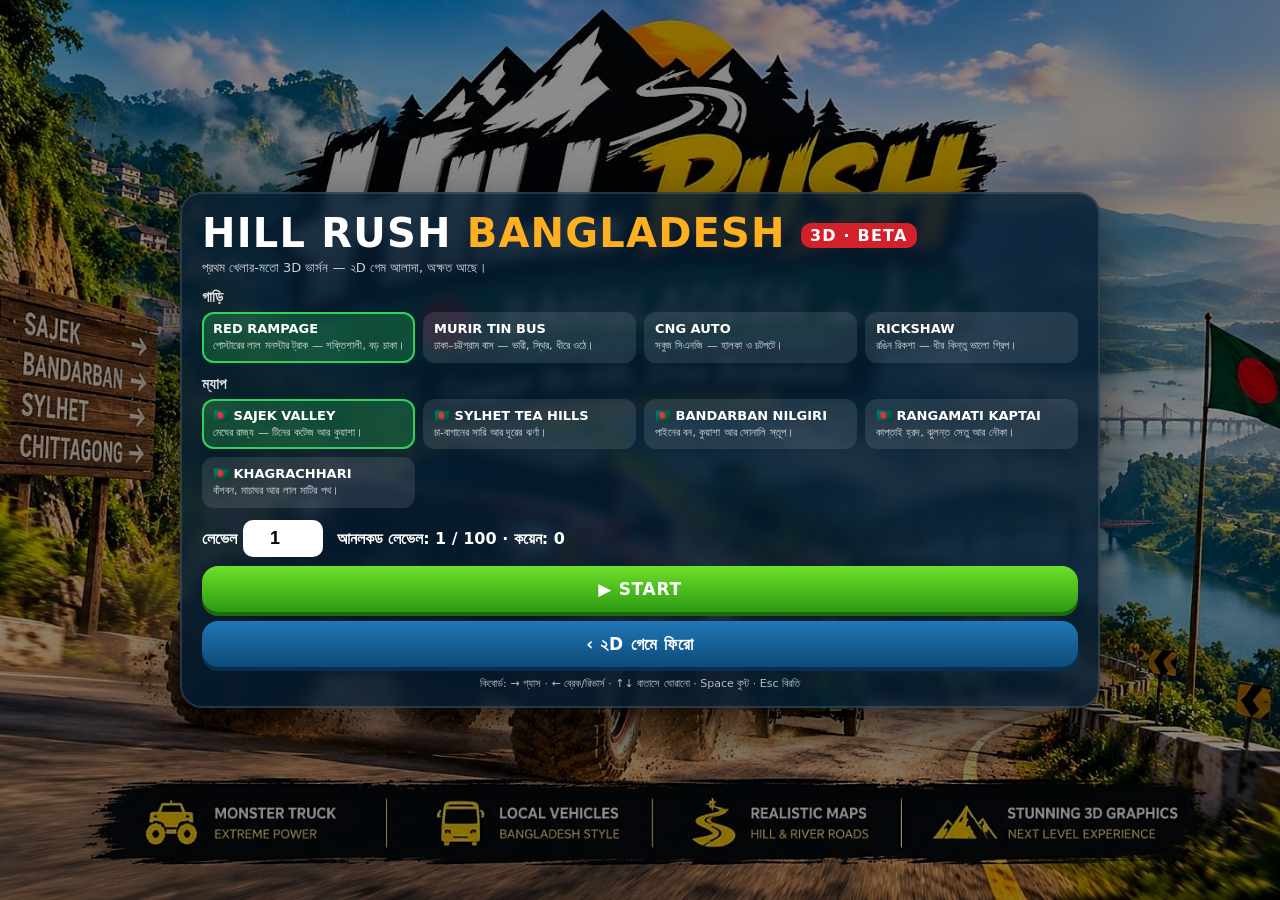
==== 3d.html @ e1134101 "v17: আলাদা 3D ভার্সন (Beta) — 3d.html, Three.js - নতুন 3d.html + 3d/ (three.js r170 রিপোতেই, MIT); 2" ====
<!doctype html>
<html lang="bn">
<head>
<meta charset="utf-8">
<meta name="viewport" content="width=device-width,initial-scale=1,maximum-scale=1,user-scalable=no,viewport-fit=cover">
<title>HILL RUSH BANGLADESH — 3D (Beta)</title>
<link rel="stylesheet" href="3d/style3d.css">
<script type="importmap">{"imports":{"three":"./3d/lib/three.module.min.js","three/addons/":"./3d/lib/jsm/"}}</script>
</head>
<body>
<canvas id="c3d"></canvas>
<div class="vignette"></div>

<!-- HUD -->
<div id="hud" class="hidden">
  <button id="pauseBtn" class="roundBtn" aria-label="Pause">II</button>
  <div class="hudBox"><div class="mapTitle"><span id="lvlName"></span> — <span id="mapName"></span></div>
    <div class="prog"><div id="progFill"></div></div>
    <div class="hudRow"><span id="distTxt"></span><span id="timeTxt"></span></div></div>
  <div class="hudRight">
    <div class="coinBox">🪙 <b id="coinTxt">0</b></div>
    <div class="bars"><div class="bar"><span>⛽</span><div class="track"><div id="fuelFill"></div></div></div><div class="bar"><span>⚡</span><div class="track boostT"><div id="boostFill"></div></div></div></div>
    <div id="speedTxt" class="speed">0 km/h</div>
  </div>
</div>
<div id="toast"></div>

<!-- মোবাইল/টাচ কন্ট্রোল -->
<div id="controls" class="hidden">
  <div class="cl"><button id="bBrake" class="ctl brake">BRAKE<small>◀</small></button><button id="bTiltB" class="ctl tilt">⟲</button></div>
  <div class="cr"><button id="bTiltF" class="ctl tilt">⟳</button><button id="bBoost" class="ctl boost">BOOST</button><button id="bGas" class="ctl gas">GAS<small>▶</small></button></div>
</div>

<!-- মেনু -->
<section id="menu" class="screen">
  <div class="menuBg"></div>
  <div class="menuPanel">
    <h1>HILL RUSH <em>BANGLADESH</em> <i>3D · BETA</i></h1>
    <p class="sub">প্রথম খেলার-মতো 3D ভার্সন — ২D গেম আলাদা, অক্ষত আছে।</p>
    <h2>গাড়ি</h2><div id="vehList" class="cards"></div>
    <h2>ম্যাপ</h2><div id="mapList" class="cards"></div>
    <div class="startRow"><label>লেভেল <input id="lvlInput" type="number" min="1" max="100" value="1" inputmode="numeric"></label><span id="unlockedTxt"></span></div>
    <button id="startBtn" class="big green">▶ START</button>
    <a class="big blue linkBtn" href="index.html">‹ ২D গেমে ফিরো</a>
    <p class="keys">কিবোর্ড: → গ্যাস · ← ব্রেক/রিভার্স · ↑↓ বাতাসে ঘোরানো · Space বুস্ট · Esc বিরতি</p>
  </div>
</section>

<section id="pauseMenu" class="screen hidden"><div class="modal"><h2>PAUSED</h2><button id="resumeBtn" class="big green">▶ RESUME</button><button id="pauseRetryBtn" class="big blue">↻ RETRY</button><button id="pauseMenuBtn" class="big blue">‹ MENU</button></div></section>
<section id="crashMenu" class="screen hidden"><div class="modal"><h2>💥 CRASH</h2><p id="crashText"></p><button id="cpBtn" class="big green">📍 CHECKPOINT থেকে</button><button id="retryBtn" class="big blue">↻ RETRY</button><button id="crashMenuBtn" class="big blue">‹ MENU</button></div></section>
<section id="completeMenu" class="screen hidden"><div class="modal"><h2>🏁 LEVEL COMPLETE</h2><div id="doneStars" class="stars"></div><p>সময়: <b id="doneTime"></b></p><p id="doneReward"></p><button id="nextBtn" class="big green">NEXT LEVEL ▶</button><button id="doneMenuBtn" class="big blue">‹ MENU</button></div></section>
<div id="noGL" class="noGL" style="display:none"><div class="modal"><h2>WebGL পাওয়া যায়নি</h2><p>এই ব্রাউজারে 3D চালানো যাচ্ছে না। Chrome/Edge-এর নতুন ভার্সনে চেষ্টা করো, অথবা ২D গেম খেলো।</p><a class="big blue linkBtn" href="index.html">‹ ২D গেম</a></div></div>
<script type="module" src="3d/game3d.js"></script>
</body>
</html>
---- 3d/style3d.css ----
*{box-sizing:border-box;-webkit-tap-highlight-color:transparent;user-select:none;-webkit-user-select:none}
html,body{margin:0;height:100%;overflow:hidden;background:#0b1a26;font-family:"Segoe UI","Noto Sans Bengali",system-ui,sans-serif;color:#fff}
#c3d{position:fixed;inset:0;width:100vw;height:100vh;display:block;touch-action:none}
.vignette{position:fixed;inset:0;pointer-events:none;background:radial-gradient(ellipse at center,rgba(0,0,0,0) 55%,rgba(0,0,30,.28) 100%)}
.hidden{display:none!important}
button{font:inherit;color:inherit;cursor:pointer;border:0}
#hud{position:fixed;inset:10px 10px auto 10px;display:flex;gap:10px;align-items:flex-start;justify-content:space-between;pointer-events:none;z-index:5}
#hud>*{pointer-events:auto}
.roundBtn{width:52px;height:52px;border-radius:14px;background:linear-gradient(#1c5f93,#0c3a60);box-shadow:0 3px 0 #082a47,inset 0 0 0 2px rgba(255,255,255,.18);font-weight:900;font-size:22px}
.hudBox{flex:0 1 420px;min-width:180px;background:rgba(8,36,60,.78);border-radius:14px;padding:7px 12px;box-shadow:inset 0 0 0 2px rgba(255,255,255,.14)}
.mapTitle{font-weight:800;font-size:13px;text-align:center;letter-spacing:.04em}
.prog{height:9px;background:rgba(255,255,255,.22);border-radius:6px;margin:5px 0;overflow:hidden}
#progFill{height:100%;width:0;background:linear-gradient(90deg,#33d15a,#a6f05a)}
.hudRow{display:flex;justify-content:space-between;font-size:12px;font-weight:700;opacity:.92}
.hudRight{display:flex;flex-direction:column;gap:6px;align-items:flex-end}
.coinBox{background:rgba(8,36,60,.78);border-radius:14px;padding:6px 14px;font-size:18px;font-weight:800;box-shadow:inset 0 0 0 2px rgba(255,255,255,.14)}
.bars{display:flex;flex-direction:column;gap:5px;background:rgba(8,36,60,.78);padding:7px 10px;border-radius:12px}
.bar{display:flex;align-items:center;gap:6px}.track{width:130px;height:11px;background:rgba(255,255,255,.2);border-radius:6px;overflow:hidden}
#fuelFill{height:100%;background:linear-gradient(90deg,#ffb020,#ffe066)}#fuelFill.low{background:#ff4a3a;animation:blink .5s infinite alternate}
#boostFill{height:100%;background:linear-gradient(90deg,#8a4dff,#d19bff)}
@keyframes blink{to{opacity:.4}}
.speed{font-weight:900;font-size:16px;text-shadow:0 2px 4px rgba(0,0,0,.6)}
#toast{position:fixed;top:92px;left:50%;transform:translateX(-50%) scale(.9);background:rgba(20,130,60,.92);padding:8px 18px;border-radius:20px;font-weight:800;opacity:0;transition:.25s;pointer-events:none;z-index:6}
#toast.on{opacity:1;transform:translateX(-50%) scale(1)}
#controls{position:fixed;inset:auto 14px 14px 14px;display:flex;justify-content:space-between;align-items:flex-end;pointer-events:none;z-index:5}
#controls>div{display:flex;gap:12px;align-items:flex-end}
.ctl{pointer-events:auto;touch-action:none;width:92px;height:92px;border-radius:50%;font-weight:900;font-size:15px;display:flex;flex-direction:column;align-items:center;justify-content:center;box-shadow:0 5px 0 rgba(0,0,0,.35),inset 0 0 0 3px rgba(255,255,255,.28)}
.ctl small{font-size:22px;line-height:1}
.ctl.on{transform:translateY(4px);filter:brightness(1.2)}
.brake{background:radial-gradient(#4a5a6a,#26323e)}.gas{background:radial-gradient(#37d25a,#0c8a30);width:104px;height:104px}.boost{background:radial-gradient(#9b6bff,#5a24c7);width:80px;height:80px}.tilt{background:radial-gradient(#3b8fd4,#154e80);width:56px;height:56px;font-size:24px}
.screen{position:fixed;inset:0;z-index:20;display:flex;align-items:center;justify-content:center}
.modal{background:rgba(236,246,252,.97);color:#0b2f4d;border-radius:22px;padding:22px 26px;min-width:290px;max-width:92vw;text-align:center;box-shadow:0 20px 60px rgba(0,0,0,.5)}
.modal h2{margin:0 0 10px;font-size:26px}.modal p{margin:6px 0}.stars{font-size:38px;color:#f5b400;letter-spacing:4px}
#pauseMenu,#crashMenu,#completeMenu{background:rgba(0,10,25,.45)}
.big{display:block;width:100%;margin:9px 0 0;padding:13px 18px;border-radius:16px;font-weight:900;font-size:17px;letter-spacing:.04em;color:#fff;text-decoration:none;text-align:center}
.green{background:linear-gradient(#6fe02b,#2c9a12);box-shadow:0 4px 0 #1d6a0c}.blue{background:linear-gradient(#1f78b8,#0d4a78);box-shadow:0 4px 0 #082f4f}
.menuBg{position:absolute;inset:0;background:#0b1a26 url(../home_bg.jpg) center/cover no-repeat;filter:brightness(.55) saturate(1.1)}
.menuPanel{position:relative;width:min(920px,96vw);max-height:96vh;overflow:auto;background:rgba(6,30,50,.82);backdrop-filter:blur(6px);border-radius:22px;padding:18px 22px;box-shadow:0 20px 60px rgba(0,0,0,.6),inset 0 0 0 2px rgba(255,255,255,.12)}
.menuPanel h1{margin:0;font-size:clamp(24px,5vw,40px);font-weight:900;letter-spacing:.03em}.menuPanel h1 em{font-style:normal;color:#ffb020}.menuPanel h1 i{font-style:normal;font-size:.4em;background:#d4202a;padding:3px 9px;border-radius:10px;vertical-align:middle}
.menuPanel h2{font-size:15px;margin:12px 0 6px;opacity:.85}.sub{margin:4px 0 0;opacity:.8;font-size:13px}
.cards{display:grid;grid-template-columns:repeat(auto-fit,minmax(170px,1fr));gap:8px}
.card{background:rgba(255,255,255,.1);border-radius:12px;padding:9px 11px;text-align:left;box-shadow:inset 0 0 0 2px transparent;transition:.15s}
.card b{display:block;font-size:13px}.card span{display:block;font-size:11px;opacity:.78;margin-top:3px;line-height:1.35}
.card.sel{background:rgba(51,209,90,.25);box-shadow:inset 0 0 0 2px #33d15a}
.startRow{display:flex;gap:14px;align-items:center;margin-top:12px;flex-wrap:wrap;font-weight:700}
.startRow input{width:80px;padding:8px;border-radius:10px;border:0;font-size:18px;font-weight:800;text-align:center}
.keys{font-size:11px;opacity:.7;margin:10px 0 0;text-align:center}
.noGL{position:fixed;inset:0;z-index:40;background:#0b1a26;align-items:center;justify-content:center}
@media (max-height:520px){.ctl{width:74px;height:74px;font-size:12px}.gas{width:86px;height:86px}.boost{width:64px;height:64px}.tilt{width:46px;height:46px}.track{width:90px}.menuPanel{padding:10px 14px}.card span{display:none}}
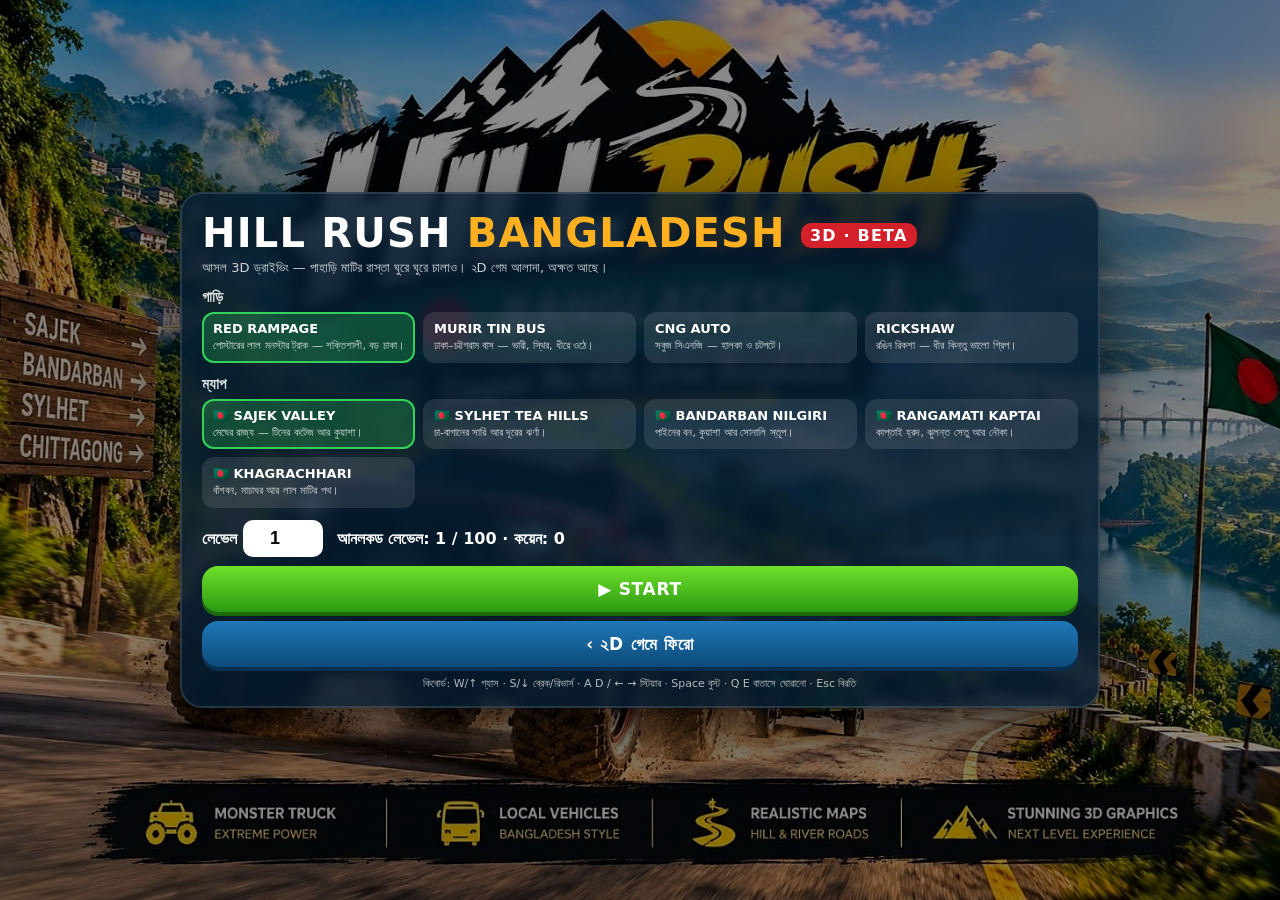
==== commit 756279df: "v18: আসল 3D ড্রাইভিং — ঘুরে ঘুরে পাহাড়ি মাটির রাস্তা, স্টিয়ারিং, চেজ-ক্যামেরা, খাদ-লাফ Co-Authored" ====
--- a/3d.html
+++ b/3d.html
@@ -27,8 +27,8 @@
 
 <!-- মোবাইল/টাচ কন্ট্রোল -->
 <div id="controls" class="hidden">
-  <div class="cl"><button id="bBrake" class="ctl brake">BRAKE<small>◀</small></button><button id="bTiltB" class="ctl tilt">⟲</button></div>
-  <div class="cr"><button id="bTiltF" class="ctl tilt">⟳</button><button id="bBoost" class="ctl boost">BOOST</button><button id="bGas" class="ctl gas">GAS<small>▶</small></button></div>
+  <div class="cl"><button id="bLeft" class="ctl steer">◀</button><button id="bRight" class="ctl steer">▶</button><button id="bTiltF" class="ctl tilt">⟳</button></div>
+  <div class="cr"><button id="bTiltB" class="ctl tilt">⟲</button><button id="bBoost" class="ctl boost">BOOST</button><button id="bBrake" class="ctl brake">BRAKE</button><button id="bGas" class="ctl gas">GAS<small>▲</small></button></div>
 </div>
 
 <!-- মেনু -->
@@ -36,13 +36,13 @@
   <div class="menuBg"></div>
   <div class="menuPanel">
     <h1>HILL RUSH <em>BANGLADESH</em> <i>3D · BETA</i></h1>
-    <p class="sub">প্রথম খেলার-মতো 3D ভার্সন — ২D গেম আলাদা, অক্ষত আছে।</p>
+    <p class="sub">আসল 3D ড্রাইভিং — পাহাড়ি মাটির রাস্তা ঘুরে ঘুরে চালাও। ২D গেম আলাদা, অক্ষত আছে।</p>
     <h2>গাড়ি</h2><div id="vehList" class="cards"></div>
     <h2>ম্যাপ</h2><div id="mapList" class="cards"></div>
     <div class="startRow"><label>লেভেল <input id="lvlInput" type="number" min="1" max="100" value="1" inputmode="numeric"></label><span id="unlockedTxt"></span></div>
     <button id="startBtn" class="big green">▶ START</button>
     <a class="big blue linkBtn" href="index.html">‹ ২D গেমে ফিরো</a>
-    <p class="keys">কিবোর্ড: → গ্যাস · ← ব্রেক/রিভার্স · ↑↓ বাতাসে ঘোরানো · Space বুস্ট · Esc বিরতি</p>
+    <p class="keys">কিবোর্ড: W/↑ গ্যাস · S/↓ ব্রেক/রিভার্স · A D / ← → স্টিয়ার · Space বুস্ট · Q E বাতাসে ঘোরানো · Esc বিরতি</p>
   </div>
 </section>
 
--- a/3d/style3d.css
+++ b/3d/style3d.css
@@ -27,6 +27,7 @@
 .ctl{pointer-events:auto;touch-action:none;width:92px;height:92px;border-radius:50%;font-weight:900;font-size:15px;display:flex;flex-direction:column;align-items:center;justify-content:center;box-shadow:0 5px 0 rgba(0,0,0,.35),inset 0 0 0 3px rgba(255,255,255,.28)}
 .ctl small{font-size:22px;line-height:1}
 .ctl.on{transform:translateY(4px);filter:brightness(1.2)}
+.ctl.steer{width:84px;height:84px;font-size:30px;background:linear-gradient(#3a7bd5,#2457a8);color:#fff;border:0}
 .brake{background:radial-gradient(#4a5a6a,#26323e)}.gas{background:radial-gradient(#37d25a,#0c8a30);width:104px;height:104px}.boost{background:radial-gradient(#9b6bff,#5a24c7);width:80px;height:80px}.tilt{background:radial-gradient(#3b8fd4,#154e80);width:56px;height:56px;font-size:24px}
 .screen{position:fixed;inset:0;z-index:20;display:flex;align-items:center;justify-content:center}
 .modal{background:rgba(236,246,252,.97);color:#0b2f4d;border-radius:22px;padding:22px 26px;min-width:290px;max-width:92vw;text-align:center;box-shadow:0 20px 60px rgba(0,0,0,.5)}
@@ -46,4 +47,4 @@
 .startRow input{width:80px;padding:8px;border-radius:10px;border:0;font-size:18px;font-weight:800;text-align:center}
 .keys{font-size:11px;opacity:.7;margin:10px 0 0;text-align:center}
 .noGL{position:fixed;inset:0;z-index:40;background:#0b1a26;align-items:center;justify-content:center}
-@media (max-height:520px){.ctl{width:74px;height:74px;font-size:12px}.gas{width:86px;height:86px}.boost{width:64px;height:64px}.tilt{width:46px;height:46px}.track{width:90px}.menuPanel{padding:10px 14px}.card span{display:none}}
+@media (max-height:520px){.ctl.steer{width:68px;height:68px;font-size:24px}.ctl{width:74px;height:74px;font-size:12px}.gas{width:86px;height:86px}.boost{width:64px;height:64px}.tilt{width:46px;height:46px}.track{width:90px}.menuPanel{padding:10px 14px}.card span{display:none}}
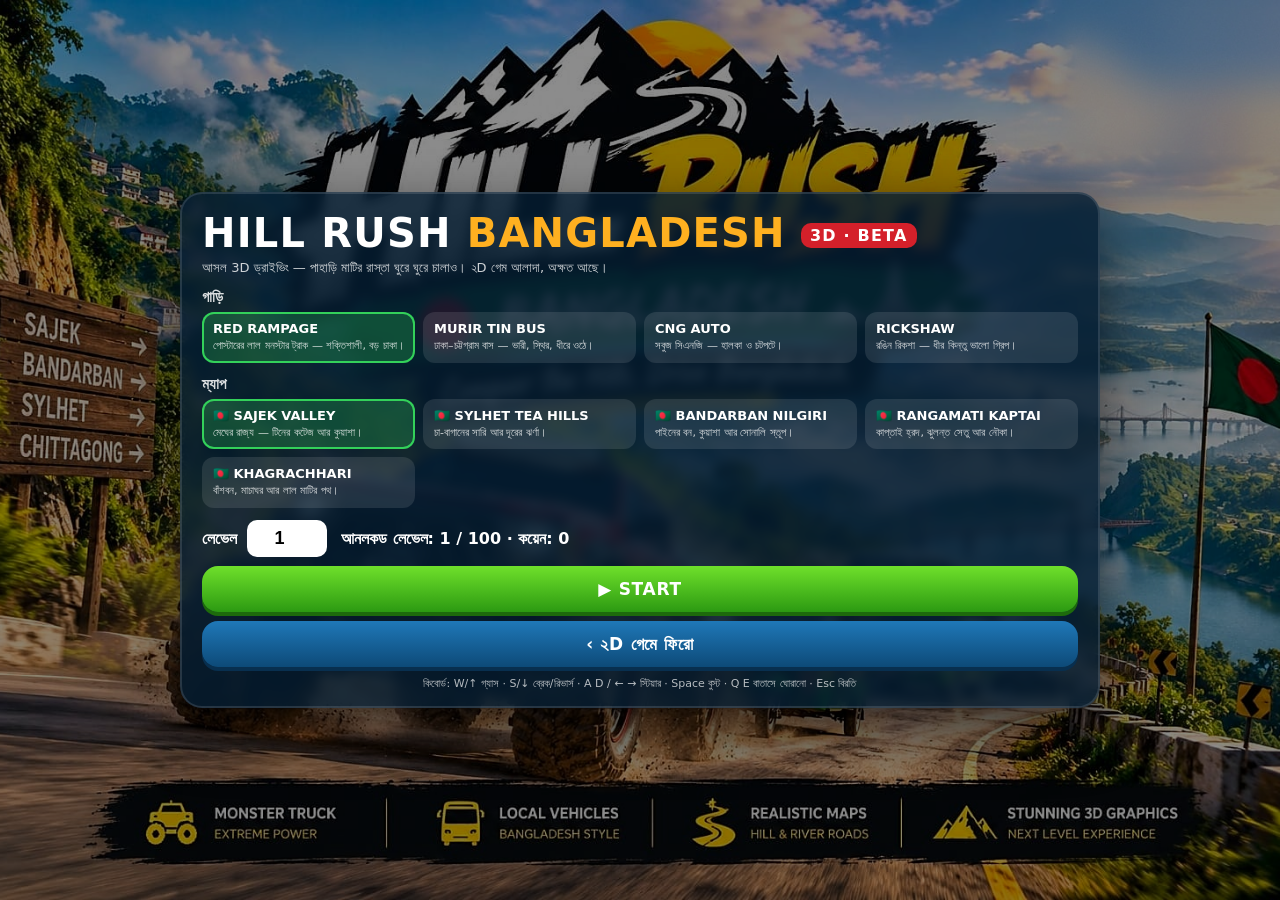
==== commit eb628175: "3D মেনু: Level লেবেল ওভারল্যাপ ঠিক, ব্রাউজারের অটো-অনুবাদ বন্ধ Co-Authored-By: Claude Sonnet 5.5 <no" ====
--- a/3d.html
+++ b/3d.html
@@ -1,7 +1,7 @@
 <!doctype html>
-<html lang="bn">
+<html lang="bn" translate="no">
 <head>
-<meta charset="utf-8">
+<meta charset="utf-8"><meta name="google" content="notranslate">
 <meta name="viewport" content="width=device-width,initial-scale=1,maximum-scale=1,user-scalable=no,viewport-fit=cover">
 <title>HILL RUSH BANGLADESH — 3D (Beta)</title>
 <link rel="stylesheet" href="3d/style3d.css">
--- a/3d/style3d.css
+++ b/3d/style3d.css
@@ -45,6 +45,7 @@
 .card.sel{background:rgba(51,209,90,.25);box-shadow:inset 0 0 0 2px #33d15a}
 .startRow{display:flex;gap:14px;align-items:center;margin-top:12px;flex-wrap:wrap;font-weight:700}
 .startRow input{width:80px;padding:8px;border-radius:10px;border:0;font-size:18px;font-weight:800;text-align:center}
+.startRow label{display:flex;align-items:center;gap:10px}
 .keys{font-size:11px;opacity:.7;margin:10px 0 0;text-align:center}
 .noGL{position:fixed;inset:0;z-index:40;background:#0b1a26;align-items:center;justify-content:center}
 @media (max-height:520px){.ctl.steer{width:68px;height:68px;font-size:24px}.ctl{width:74px;height:74px;font-size:12px}.gas{width:86px;height:86px}.boost{width:64px;height:64px}.tilt{width:46px;height:46px}.track{width:90px}.menuPanel{padding:10px 14px}.card span{display:none}}
